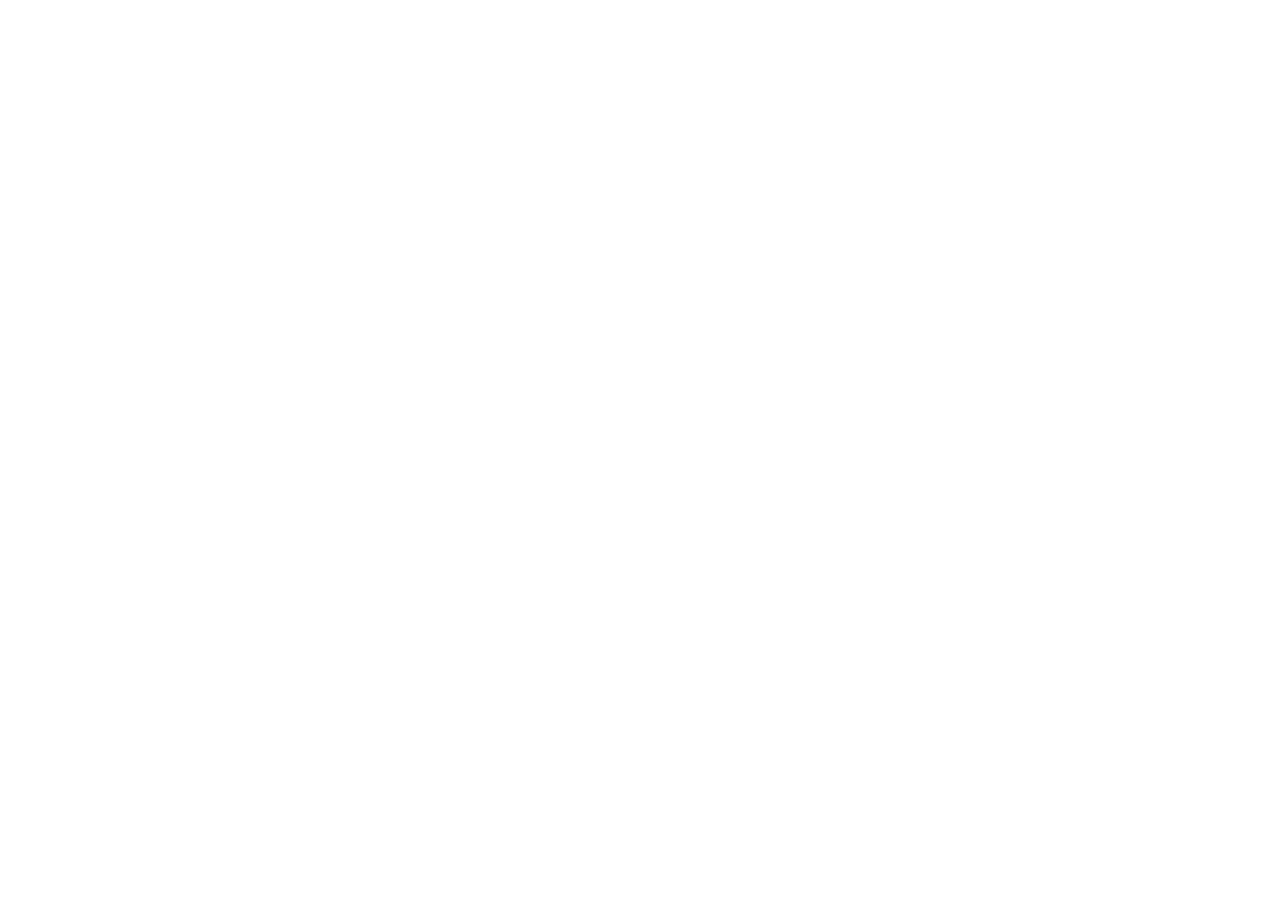
==== Structure/index.html @ b48b53aa "Initial commit" ====
<!DOCTYPE html>
<html lang="en">
<head>
    <meta charset="UTF-8">
    <meta http-equiv="X-UA-Compatible" content="IE=edge">
    <meta name="viewport" content="width=device-width, initial-scale=1.0">
    <title>Periodic Table</title>
    <link rel="stylesheet" href="../Styling/PeriodicTable.css">
    <link rel="stylesheet" href="../Styling/style.css">
    <link rel="stylesheet" href="../Styling/utility.css">
</head>
<body>
    
</body>
</html>
---- Styling/PeriodicTable.css ----
@charset "utf-8";
	.image9
{
	background-image : url(image9.png);
	background-repeat : no-repeat;
	width : 97px;
	height : 98px;
}
.image1
{
	background-image : url(image1.png);
	background-repeat : no-repeat;
	width : 267px;
	height : 97px;
}
.image14
{
	background-image : url(image14.png);
	background-repeat : no-repeat;
	width : 97px;
	height : 98px;
}
.image19
{
	background-image : url(image19.png);
	background-repeat : no-repeat;
	width : 97px;
	height : 98px;
}
.image27
{
	background-image : url(image27.png);
	background-repeat : no-repeat;
	width : 97px;
	height : 97px;
}
.image29
{
	background-image : url(image29.png);
	background-repeat : no-repeat;
	width : 97px;
	height : 97px;
}
.image5
{
	background-image : url(image5.png);
	background-repeat : no-repeat;
	width : 97px;
	height : 98px;
}
.image17
{
	background-image : url(image17.png);
	background-repeat : no-repeat;
	width : 97px;
	height : 98px;
}
.image26
{
	background-image : url(image26.png);
	background-repeat : no-repeat;
	width : 97px;
	height : 97px;
}
.image33
{
	background-image : url(image33.png);
	background-repeat : no-repeat;
	width : 97px;
	height : 97px;
}
.image6
{
	background-image : url(image6.png);
	background-repeat : no-repeat;
	width : 97px;
	height : 98px;
}
.image18
{
	background-image : url(image18.png);
	background-repeat : no-repeat;
	width : 97px;
	height : 98px;
}
.image21
{
	background-image : url(image21.png);
	background-repeat : no-repeat;
	width : 97px;
	height : 98px;
}
.image13
{
	background-image : url(image13.png);
	background-repeat : no-repeat;
	width : 97px;
	height : 98px;
}
.image34
{
	background-image : url(image34.png);
	background-repeat : no-repeat;
	width : 97px;
	height : 97px;
}
.image35
{
	background-image : url(image35.png);
	background-repeat : no-repeat;
	width : 97px;
	height : 97px;
}
.image16
{
	background-image : url(image16.png);
	background-repeat : no-repeat;
	width : 97px;
	height : 98px;
}
.image3
{
	background-image : url(image3.png);
	background-repeat : no-repeat;
	width : 267px;
	height : 97px;
}
.image25
{
	background-image : url(image25.png);
	background-repeat : no-repeat;
	width : 97px;
	height : 97px;
}
.image32
{
	background-image : url(image32.png);
	background-repeat : no-repeat;
	width : 97px;
	height : 97px;
}
.image36
{
	background-image : url(image36.png);
	background-repeat : no-repeat;
	width : 97px;
	height : 97px;
}
.image11
{
	background-image : url(image11.png);
	background-repeat : no-repeat;
	width : 97px;
	height : 98px;
}
.image8
{
	background-image : url(image8.png);
	background-repeat : no-repeat;
	width : 97px;
	height : 98px;
}
.image15
{
	background-image : url(image15.png);
	background-repeat : no-repeat;
	width : 97px;
	height : 98px;
}
.image24
{
	background-image : url(image24.png);
	background-repeat : no-repeat;
	width : 97px;
	height : 97px;
}
.image28
{
	background-image : url(image28.png);
	background-repeat : no-repeat;
	width : 97px;
	height : 97px;
}
.image37
{
	background-image : url(image37.png);
	background-repeat : no-repeat;
	width : 97px;
	height : 97px;
}
.image7
{
	background-image : url(image7.png);
	background-repeat : no-repeat;
	width : 97px;
	height : 98px;
}
.image39
{
	background-image : url(image39.png);
	background-repeat : no-repeat;
	width : 97px;
	height : 97px;
}
.image40
{
	background-image : url(image40.png);
	background-repeat : no-repeat;
	width : 97px;
	height : 97px;
}
.image2
{
	background-image : url(image2.png);
	background-repeat : no-repeat;
	width : 47px;
	height : 20px;
}
.image38
{
	background-image : url(image38.png);
	background-repeat : no-repeat;
	width : 97px;
	height : 97px;
}
.image4
{
	background-image : url(image4.png);
	background-repeat : no-repeat;
	width : 20px;
	height : 20px;
}
.image10
{
	background-image : url(image10.png);
	background-repeat : no-repeat;
	width : 97px;
	height : 98px;
}
.image12
{
	background-image : url(image12.png);
	background-repeat : no-repeat;
	width : 97px;
	height : 98px;
}
.image20
{
	background-image : url(image20.png);
	background-repeat : no-repeat;
	width : 97px;
	height : 98px;
}
.image22
{
	background-image : url(image22.png);
	background-repeat : no-repeat;
	width : 97px;
	height : 97px;
}
.image23
{
	background-image : url(image23.png);
	background-repeat : no-repeat;
	width : 97px;
	height : 97px;
}
.image30
{
	background-image : url(image30.png);
	background-repeat : no-repeat;
	width : 97px;
	height : 97px;
}
.image31
{
	background-image : url(image31.png);
	background-repeat : no-repeat;
	width : 97px;
	height : 97px;
}
.image91
{
	background-image : url(image91.png);
	background-repeat : no-repeat;
	width : 97px;
	height : 97px;
}
.image82
{
	background-image : url(image82.png);
	background-repeat : no-repeat;
	width : 97px;
	height : 97px;
}
.image95
{
	background-image : url(image95.png);
	background-repeat : no-repeat;
	width : 97px;
	height : 97px;
}
.image53
{
	background-image : url(image53.png);
	background-repeat : no-repeat;
	width : 97px;
	height : 97px;
}
.image59
{
	background-image : url(image59.png);
	background-repeat : no-repeat;
	width : 98px;
	height : 97px;
}
.image47
{
	background-image : url(image47.png);
	background-repeat : no-repeat;
	width : 97px;
	height : 97px;
}
.image54
{
	background-image : url(image54.png);
	background-repeat : no-repeat;
	width : 97px;
	height : 97px;
}
.image57
{
	background-image : url(image57.png);
	background-repeat : no-repeat;
	width : 97px;
	height : 97px;
}
.image62
{
	background-image : url(image62.png);
	background-repeat : no-repeat;
	width : 97px;
	height : 97px;
}
.image42
{
	background-image : url(image42.png);
	background-repeat : no-repeat;
	width : 97px;
	height : 97px;
}
.image50
{
	background-image : url(image50.png);
	background-repeat : no-repeat;
	width : 97px;
	height : 97px;
}
.image56
{
	background-image : url(image56.png);
	background-repeat : no-repeat;
	width : 97px;
	height : 97px;
}
.image65
{
	background-image : url(image65.png);
	background-repeat : no-repeat;
	width : 97px;
	height : 97px;
}
.image71
{
	background-image : url(image71.png);
	background-repeat : no-repeat;
	width : 97px;
	height : 97px;
}
.image73
{
	background-image : url(image73.png);
	background-repeat : no-repeat;
	width : 97px;
	height : 97px;
}
.image74
{
	background-image : url(image74.png);
	background-repeat : no-repeat;
	width : 97px;
	height : 97px;
}
.image61
{
	background-image : url(image61.png);
	background-repeat : no-repeat;
	width : 97px;
	height : 97px;
}
.image48
{
	background-image : url(image48.png);
	background-repeat : no-repeat;
	width : 97px;
	height : 97px;
}
.image69
{
	background-image : url(image69.png);
	background-repeat : no-repeat;
	width : 97px;
	height : 97px;
}
.image76
{
	background-image : url(image76.png);
	background-repeat : no-repeat;
	width : 97px;
	height : 97px;
}
.image77
{
	background-image : url(image77.png);
	background-repeat : no-repeat;
	width : 97px;
	height : 97px;
}
.image83
{
	background-image : url(image83.png);
	background-repeat : no-repeat;
	width : 97px;
	height : 97px;
}
.image92
{
	background-image : url(image92.png);
	background-repeat : no-repeat;
	width : 97px;
	height : 97px;
}
.image52
{
	background-image : url(image52.png);
	background-repeat : no-repeat;
	width : 97px;
	height : 97px;
}
.image49
{
	background-image : url(image49.png);
	background-repeat : no-repeat;
	width : 97px;
	height : 97px;
}
.image51
{
	background-image : url(image51.png);
	background-repeat : no-repeat;
	width : 97px;
	height : 97px;
}
.image55
{
	background-image : url(image55.png);
	background-repeat : no-repeat;
	width : 97px;
	height : 97px;
}
.image64
{
	background-image : url(image64.png);
	background-repeat : no-repeat;
	width : 97px;
	height : 97px;
}
.image79
{
	background-image : url(image79.png);
	background-repeat : no-repeat;
	width : 97px;
	height : 97px;
}
.image88
{
	background-image : url(image88.png);
	background-repeat : no-repeat;
	width : 97px;
	height : 97px;
}
.image93
{
	background-image : url(image93.png);
	background-repeat : no-repeat;
	width : 97px;
	height : 97px;
}
.image96
{
	background-image : url(image96.png);
	background-repeat : no-repeat;
	width : 97px;
	height : 97px;
}
.image81
{
	background-image : url(image81.png);
	background-repeat : no-repeat;
	width : 97px;
	height : 97px;
}
.image67
{
	background-image : url(image67.png);
	background-repeat : no-repeat;
	width : 97px;
	height : 97px;
}
.image97
{
	background-image : url(image97.png);
	background-repeat : no-repeat;
	width : 97px;
	height : 97px;
}
.image43
{
	background-image : url(image43.png);
	background-repeat : no-repeat;
	width : 97px;
	height : 97px;
}
.image70
{
	background-image : url(image70.png);
	background-repeat : no-repeat;
	width : 97px;
	height : 97px;
}
.image98
{
	background-image : url(image98.png);
	background-repeat : no-repeat;
	width : 97px;
	height : 97px;
}
.image99
{
	background-image : url(image99.png);
	background-repeat : no-repeat;
	width : 97px;
	height : 97px;
}
.image90
{
	background-image : url(image90.png);
	background-repeat : no-repeat;
	width : 97px;
	height : 97px;
}
.image89
{
	background-image : url(image89.png);
	background-repeat : no-repeat;
	width : 97px;
	height : 97px;
}
.image85
{
	background-image : url(image85.png);
	background-repeat : no-repeat;
	width : 97px;
	height : 97px;
}
.image94
{
	background-image : url(image94.png);
	background-repeat : no-repeat;
	width : 97px;
	height : 97px;
}
.image66
{
	background-image : url(image66.png);
	background-repeat : no-repeat;
	width : 97px;
	height : 97px;
}
.image86
{
	background-image : url(image86.png);
	background-repeat : no-repeat;
	width : 97px;
	height : 97px;
}
.image80
{
	background-image : url(image80.png);
	background-repeat : no-repeat;
	width : 97px;
	height : 97px;
}
.image78
{
	background-image : url(image78.png);
	background-repeat : no-repeat;
	width : 97px;
	height : 97px;
}
.image46
{
	background-image : url(image46.png);
	background-repeat : no-repeat;
	width : 97px;
	height : 97px;
}
.image58
{
	background-image : url(image58.png);
	background-repeat : no-repeat;
	width : 97px;
	height : 98px;
}
.image75
{
	background-image : url(image75.png);
	background-repeat : no-repeat;
	width : 97px;
	height : 97px;
}
.image45
{
	background-image : url(image45.png);
	background-repeat : no-repeat;
	width : 97px;
	height : 97px;
}
.image44
{
	background-image : url(image44.png);
	background-repeat : no-repeat;
	width : 97px;
	height : 97px;
}
.image60
{
	background-image : url(image60.png);
	background-repeat : no-repeat;
	width : 238px;
	height : 148px;
}
.image63
{
	background-image : url(image63.png);
	background-repeat : no-repeat;
	width : 97px;
	height : 97px;
}
.image41
{
	background-image : url(image41.png);
	background-repeat : no-repeat;
	width : 97px;
	height : 97px;
}
.image68
{
	background-image : url(image68.png);
	background-repeat : no-repeat;
	width : 97px;
	height : 97px;
}
.image72
{
	background-image : url(image72.png);
	background-repeat : no-repeat;
	width : 97px;
	height : 97px;
}
.image84
{
	background-image : url(image84.png);
	background-repeat : no-repeat;
	width : 97px;
	height : 97px;
}
.image87
{
	background-image : url(image87.png);
	background-repeat : no-repeat;
	width : 97px;
	height : 97px;
}
.image114
{
	background-image : url(image114.png);
	background-repeat : no-repeat;
	width : 97px;
	height : 97px;
}
.image127
{
	background-image : url(image127.png);
	background-repeat : no-repeat;
	width : 97px;
	height : 97px;
}
.image126
{
	background-image : url(image126.png);
	background-repeat : no-repeat;
	width : 97px;
	height : 97px;
}
.image100
{
	background-image : url(image100.png);
	background-repeat : no-repeat;
	width : 97px;
	height : 97px;
}
.image110
{
	background-image : url(image110.png);
	background-repeat : no-repeat;
	width : 97px;
	height : 97px;
}
.image121
{
	background-image : url(image121.png);
	background-repeat : no-repeat;
	width : 97px;
	height : 97px;
}
.image119
{
	background-image : url(image119.png);
	background-repeat : no-repeat;
	width : 97px;
	height : 97px;
}
.image128
{
	background-image : url(image128.png);
	background-repeat : no-repeat;
	width : 97px;
	height : 97px;
}
.image131
{
	background-image : url(image131.png);
	background-repeat : no-repeat;
	width : 97px;
	height : 97px;
}
.image133
{
	background-image : url(image133.png);
	background-repeat : no-repeat;
	width : 97px;
	height : 97px;
}
.image117
{
	background-image : url(image117.png);
	background-repeat : no-repeat;
	width : 97px;
	height : 97px;
}
.image120
{
	background-image : url(image120.png);
	background-repeat : no-repeat;
	width : 97px;
	height : 97px;
}
.image101
{
	background-image : url(image101.png);
	background-repeat : no-repeat;
	width : 97px;
	height : 97px;
}
.image129
{
	background-image : url(image129.png);
	background-repeat : no-repeat;
	width : 97px;
	height : 97px;
}
.image103
{
	background-image : url(image103.png);
	background-repeat : no-repeat;
	width : 97px;
	height : 97px;
}
.image135
{
	background-image : url(image135.png);
	background-repeat : no-repeat;
	width : 97px;
	height : 97px;
}
.image105
{
	background-image : url(image105.png);
	background-repeat : no-repeat;
	width : 97px;
	height : 97px;
}
.image134
{
	background-image : url(image134.png);
	background-repeat : no-repeat;
	width : 97px;
	height : 97px;
}
.image118
{
	background-image : url(image118.png);
	background-repeat : no-repeat;
	width : 97px;
	height : 97px;
}
.image137
{
	background-image : url(image137.png);
	background-repeat : no-repeat;
	width : 97px;
	height : 97px;
}
.image111
{
	background-image : url(image111.png);
	background-repeat : no-repeat;
	width : 97px;
	height : 97px;
}
.image115
{
	background-image : url(image115.png);
	background-repeat : no-repeat;
	width : 97px;
	height : 97px;
}
.image109
{
	background-image : url(image109.png);
	background-repeat : no-repeat;
	width : 97px;
	height : 97px;
}
.image112
{
	background-image : url(image112.png);
	background-repeat : no-repeat;
	width : 97px;
	height : 97px;
}
.image138
{
	background-image : url(image138.png);
	background-repeat : no-repeat;
	width : 97px;
	height : 97px;
}
.image139
{
	background-image : url(image139.png);
	background-repeat : no-repeat;
	width : 97px;
	height : 97px;
}
.image113
{
	background-image : url(image113.png);
	background-repeat : no-repeat;
	width : 97px;
	height : 97px;
}
.image123
{
	background-image : url(image123.png);
	background-repeat : no-repeat;
	width : 97px;
	height : 97px;
}
.image102
{
	background-image : url(image102.png);
	background-repeat : no-repeat;
	width : 97px;
	height : 97px;
}
.image130
{
	background-image : url(image130.png);
	background-repeat : no-repeat;
	width : 97px;
	height : 97px;
}
.image132
{
	background-image : url(image132.png);
	background-repeat : no-repeat;
	width : 97px;
	height : 97px;
}
.image125
{
	background-image : url(image125.png);
	background-repeat : no-repeat;
	width : 97px;
	height : 97px;
}
.image104
{
	background-image : url(image104.png);
	background-repeat : no-repeat;
	width : 97px;
	height : 97px;
}
.image136
{
	background-image : url(image136.png);
	background-repeat : no-repeat;
	width : 97px;
	height : 97px;
}
.image122
{
	background-image : url(image122.png);
	background-repeat : no-repeat;
	width : 97px;
	height : 97px;
}
.image107
{
	background-image : url(image107.png);
	background-repeat : no-repeat;
	width : 97px;
	height : 97px;
}
.image106
{
	background-image : url(image106.png);
	background-repeat : no-repeat;
	width : 97px;
	height : 97px;
}
.image116
{
	background-image : url(image116.png);
	background-repeat : no-repeat;
	width : 97px;
	height : 97px;
}
.image124
{
	background-image : url(image124.png);
	background-repeat : no-repeat;
	width : 97px;
	height : 97px;
}
.image108
{
	background-image : url(image108.png);
	background-repeat : no-repeat;
	width : 97px;
	height : 97px;
}
.image142
{
	background-image : url(image142.png);
	background-repeat : no-repeat;
	width : 97px;
	height : 97px;
}
.image144
{
	background-image : url(image144.png);
	background-repeat : no-repeat;
	width : 97px;
	height : 97px;
}
.image141
{
	background-image : url(image141.png);
	background-repeat : no-repeat;
	width : 97px;
	height : 97px;
}
.image140
{
	background-image : url(image140.png);
	background-repeat : no-repeat;
	width : 97px;
	height : 97px;
}
.image145
{
	background-image : url(image145.png);
	background-repeat : no-repeat;
	width : 97px;
	height : 97px;
}
.image143
{
	background-image : url(image143.png);
	background-repeat : no-repeat;
	width : 97px;
	height : 97px;
}
.NormalCharacterStyle13
{
	font-family : Raleway;
	font-weight : bold;
	font-size : 40px;
	color : #000000;
	color : rgb(0, 0, 0);
}
.NormalCharacterStyle12
{
	font-family : Raleway;
	font-size : 12px;
	color : #000000;
	color : rgb(0, 0, 0);
}
.NormalCharacterStyle7
{
	font-family : a Atmospheric;
	font-size : 24px;
	color : #000000;
	color : rgb(0, 0, 0);
}
.NormalCharacterStyle11
{
	font-family : Raleway;
	font-size : 20px;
	color : #000000;
	color : rgb(0, 0, 0);
}
.image146
{
	background-image : url(image146.png);
	background-repeat : no-repeat;
	width : 97px;
	height : 97px;
}
.NormalCharacterStyle9
{
	font-family : Raleway;
	font-size : 24px;
	color : #000000;
	color : rgb(0, 0, 0);
}
.NormalCharacterStyle8
{
	font-family : Raleway;
	font-size : 24px;
	color : #000000;
	color : rgb(0, 0, 0);
}
.NormalCharacterStyle10
{
	font-family : Raleway;
	font-size : 10px;
	color : #000000;
	color : rgb(0, 0, 0);
}
.NormalCharacterStyle6
{
	font-family : a Atmospheric;
	font-size : 24px;
	color : #000000;
	color : rgb(0, 0, 0);
}
.NormalCharacterStyle
{
	font-family : a Atmospheric;
	font-size : 24px;
	color : #000000;
	color : rgb(0, 0, 0);
}
.NormalCharacterStyle3
{
	font-family : Raleway;
	font-size : 24px;
	color : #000000;
	color : rgb(0, 0, 0);
}
.NormalCharacterStyle4
{
	font-family : Raleway;
	font-size : 24px;
	color : #000000;
	color : rgb(0, 0, 0);
}
.NormalCharacterStyle2
{
	font-family : Raleway;
	font-size : 24px;
	color : #000000;
	color : rgb(0, 0, 0);
}
.NormalCharacterStyle5
{
	font-family : a Atmospheric;
	font-size : 24px;
	color : #000000;
	color : rgb(0, 0, 0);
}
.NormalCharacterStyle1
{
	font-family : Raleway;
	font-size : 24px;
	color : #000000;
	color : rgb(0, 0, 0);
}
.st0
{
	background : #B3AE9E;
	background : rgba(179, 174, 158, 1);
	width : 238px;
	height : 44px;
}
.st1
{
	background : #F4939B;
	background : rgba(244, 147, 155, 1);
	width : 97px;
	height : 97px;
}
.st2
{
	background : #F4939B;
	background : rgba(244, 147, 155, 1);
	width : 238px;
	height : 44px;
}
.st3
{
	background : #BBA9DC;
	background : rgba(187, 169, 220, 1);
	width : 584px;
	height : 252px;
}
.st4
{
	background : #E883BE;
	background : rgba(232, 131, 190, 1);
	width : 238px;
	height : 44px;
}
.st5
{
	background : #76B2E1;
	background : rgba(118, 178, 225, 1);
	width : 238px;
	height : 44px;
}
.st6
{
	background : #F5C976;
	background : rgba(245, 201, 118, 1);
	width : 238px;
	height : 44px;
}
.image
{
	background-image : url(image.png);
	background-repeat : no-repeat;
	width : 97px;
	height : 97px;
}
.st7
{
	background : #F0B688;
	background : rgba(240, 182, 136, 1);
	width : 303px;
	height : 252px;
}
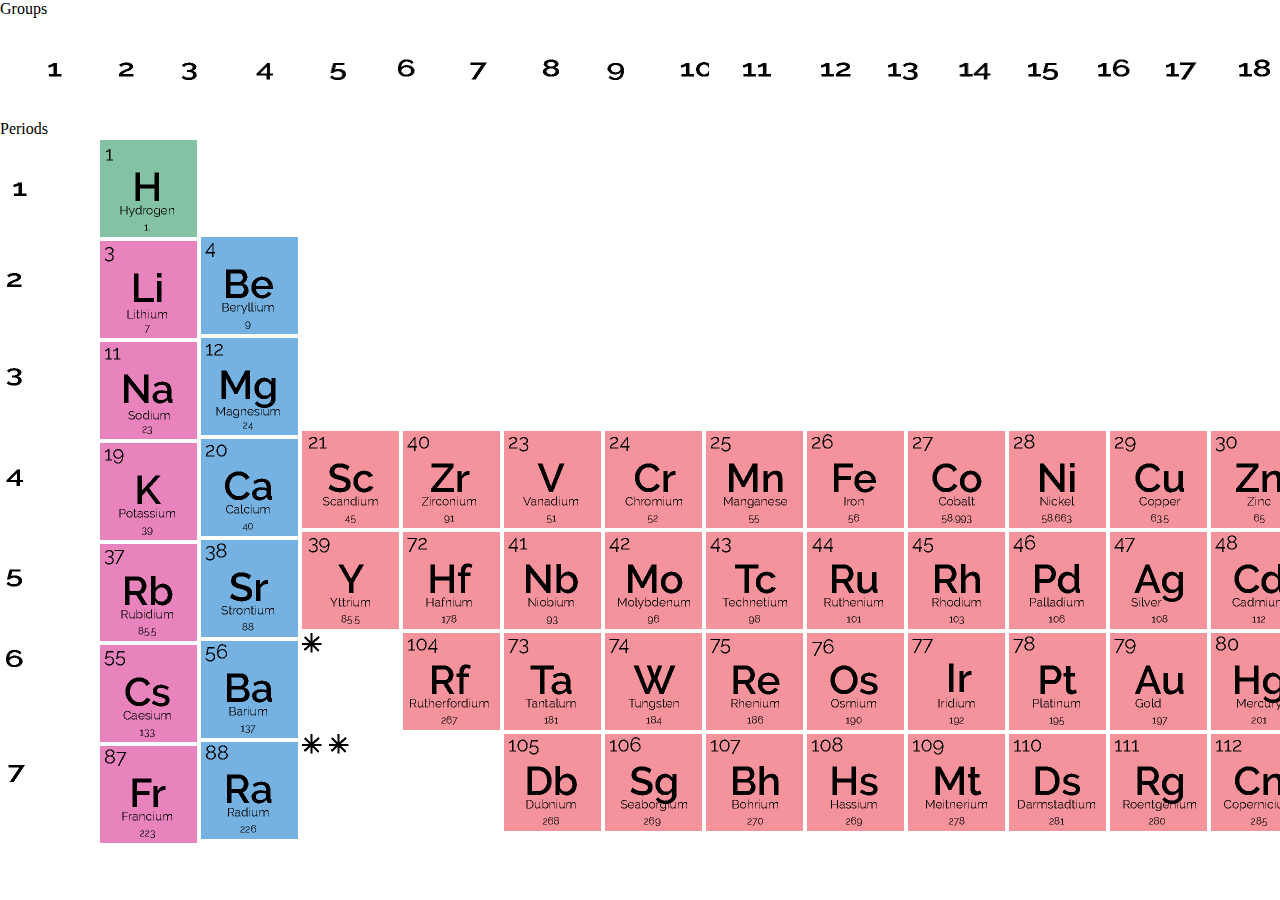
==== commit f91d5bb6: "margins added" ====
--- a/Structure/index.html
+++ b/Structure/index.html
@@ -1,5 +1,6 @@
 <!DOCTYPE html>
 <html lang="en">
+
 <head>
     <meta charset="UTF-8">
     <meta http-equiv="X-UA-Compatible" content="IE=edge">
@@ -9,7 +10,187 @@
     <link rel="stylesheet" href="../Styling/style.css">
     <link rel="stylesheet" href="../Styling/utility.css">
 </head>
+
 <body>
-    
+    Groups
+    <div class="groups-heading x-flex center">
+        <div class="groups-heading-item m1 image58"></div>
+        <div class="groups-heading-item m1 image21"></div>
+        <div class="groups-heading-item m1 image20"></div>
+        <div class="groups-heading-item m1 image19"></div>
+        <div class="groups-heading-item m1 image18"></div>
+        <div class="groups-heading-item m1 image17"></div>
+        <div class="groups-heading-item m1 image16"></div>
+        <div class="groups-heading-item m1 image15"></div>
+        <div class="groups-heading-item m1 image14"></div>
+        <div class="groups-heading-item m1 image13"></div>
+        <div class="groups-heading-item m1 image12"></div>
+        <div class="groups-heading-item m1 image11"></div>
+        <div class="groups-heading-item m1 image10"></div>
+        <div class="groups-heading-item m1 image9"></div>
+        <div class="groups-heading-item m1 image8"></div>
+        <div class="groups-heading-item m1 image7"></div>
+        <div class="groups-heading-item m1 image6"></div>
+        <div class="groups-heading-item m1 image5"></div>
+    </div>
+    Periods
+
+    <div class="periodic-table-main x-flex">
+        <div class="periods-heading y-flex">
+            <div class="periods-heading-item image59"></div>
+            <div class="periods-heading-item image57"></div>
+            <div class="periods-heading-item image56"></div>
+            <div class="periods-heading-item image55"></div>
+            <div class="periods-heading-item image54"></div>
+            <div class="periods-heading-item image53"></div>
+            <div class="periods-heading-item image52"></div>
+        </div>
+
+        <div class="group1 y-flex">
+            <div class="group1-item m1 image146"></div>
+            <div class="group1-item m1 image145"></div>
+            <div class="group1-item m1 image144"></div>
+            <div class="group1-item m1 image143"></div>
+            <div class="group1-item m1 image142"></div>
+            <div class="group1-item m1 image141"></div>
+            <div class="group1-item m1 image140"></div>
+        </div>
+
+        <div class="group2 y-flex">
+            <div class="group2-item m1 image139"></div>
+            <div class="group2-item m1 image138"></div>
+            <div class="group2-item m1 image137"></div>
+            <div class="group2-item m1 image136"></div>
+            <div class="group2-item m1 image135"></div>
+            <div class="group2-item m1 image134"></div>
+        </div>
+
+        <div class="group3 y-flex">
+            <div class="group3-item m1 image133"></div>
+            <div class="group3-item m1 image132"></div>
+            <div class="group3-item m1 image4"></div>
+            <div class="group3-item m1 image2"></div>
+        </div>
+
+        <div class="group4 y-flex">
+            <div class="group4-item m1 image131"></div>
+            <div class="group4-item m1 image130"></div>
+            <div class="group4-item m1 image129"></div>
+        </div>
+
+        <div class="group5 y-flex">
+            <div class="group5-item m1 image128"></div>
+            <div class="group5-item m1 image127"></div>
+            <div class="group5-item m1 image126"></div>
+            <div class="group5-item m1 image125"></div>
+        </div>
+
+        <div class="group6 y-flex">
+            <div class="group6-item m1 image124"></div>
+            <div class="group6-item m1 image123"></div>
+            <div class="group6-item m1 image122"></div>
+            <div class="group6-item m1 image121"></div>
+        </div>
+
+        <div class="group7 y-flex">
+            <div class="group7-item m1 image120"></div>
+            <div class="group7-item m1 image119"></div>
+            <div class="group7-item m1 image118"></div>
+            <div class="group7-item m1 image117"></div>
+        </div>
+
+        <div class="group8 y-flex">
+            <div class="group8-item m1 image116"></div>
+            <div class="group8-item m1 image115"></div>
+            <div class="group8-item m1 image114"></div>
+            <div class="group8-item m1 image113"></div>
+        </div>
+
+        <div class="group9 y-flex">
+            <div class="group9-item m1 image112"></div>
+            <div class="group9-item m1 image111"></div>
+            <div class="group9-item m1 image110"></div>
+            <div class="group9-item m1 image109"></div>
+        </div>
+
+        <div class="group10 y-flex"> 
+            <div class="group10-item m1 image108"></div>
+            <div class="group10-item m1 image107"></div>
+            <div class="group10-item m1 image106"></div>
+            <div class="group10-item m1 image105"></div>
+        </div>
+
+        <div class="group11 y-flex">
+            <div class="group11-item m1 image104"></div>
+            <div class="group11-item m1 image103"></div>
+            <div class="group11-item m1 image102"></div>
+            <div class="group11-item m1 image101"></div>
+        </div>
+
+        <div class="group12 y-flex">
+            <div class="group12-item m1 image100"></div>
+            <div class="group12-item m1 image99"></div>
+            <div class="group12-item m1 image98"></div>
+            <div class="group12-item m1 image97"></div>
+        </div>
+
+        <div class="group13 y-flex">
+            <div class="group13-item m1 image96"></div>
+            <div class="group13-item m1 image95"></div>
+            <div class="group13-item m1 image94"></div>
+            <div class="group13-item m1 image93"></div>
+            <div class="group13-item m1 image92"></div>
+        </div>
+
+        <div class="group14 y-flex">
+            <div class="group14-item m1 image91"></div>
+            <div class="group14-item m1 image90"></div>
+            <div class="group14-item m1 image89"></div>
+            <div class="group14-item m1 image88"></div>
+            <div class="group14-item m1 image87"></div>
+            <div class="group14-item m1 image86"></div>
+        </div>
+
+        <div class="group15">
+            <div class="group15-item m1 image85"></div>
+            <div class="group15-item m1 image84"></div>
+            <div class="group15-item m1 image83"></div>
+            <div class="group15-item m1 image82"></div>
+            <div class="group15-item m1 image81"></div>
+            <div class="group15-item m1 image80"></div>
+        </div>
+
+        <div class="group16 y-flex">
+            <div class="group16-item m1 image79"></div>
+            <div class="group16-item m1 image78"></div>
+            <div class="group16-item m1 image77"></div>
+            <div class="group16-item m1 image76"></div>
+            <div class="group16-item m1 image75"></div>
+            <div class="group16-item m1 image74"></div>
+        </div>
+
+        <div class="group17 y-flex">
+            <div class="group17-item m1 image73"></div>
+            <div class="group17-item m1 image72"></div>
+            <div class="group17-item m1 image71"></div>
+            <div class="group17-item m1 image70"></div>
+            <div class="group17-item m1 image69"></div>
+            <div class="group17-item m1 image68"></div>
+        </div>
+
+        <div class="group18 y-flex center">
+            <div class="group18-item m1 image"></div>
+            <div class="group18-item m1 image67"></div>
+            <div class="group18-item m1 image66"></div>
+            <div class="group18-item m1 image65"></div>
+            <div class="group18-item m1 image64"></div>
+            <div class="group18-item m1 image63"></div>
+            <div class="group18-item m1 image62"></div>
+        </div>
+      
+
+    </div>
+
 </body>
+
 </html>--- a/Styling/PeriodicTable.css
+++ b/Styling/PeriodicTable.css
@@ -1,1015 +1,1015 @@
 @charset "utf-8";
-	.image9
-{
-	background-image : url(image9.png);
+.image9
+{
+	background-image : url(../Media/image9.png);
 	background-repeat : no-repeat;
 	width : 97px;
 	height : 98px;
 }
 .image1
 {
-	background-image : url(image1.png);
+	background-image : url(../Media/image1.png);
 	background-repeat : no-repeat;
 	width : 267px;
 	height : 97px;
 }
 .image14
 {
-	background-image : url(image14.png);
+	background-image : url(../Media/image14.png);
 	background-repeat : no-repeat;
 	width : 97px;
 	height : 98px;
 }
 .image19
 {
-	background-image : url(image19.png);
+	background-image : url(../Media/image19.png);
 	background-repeat : no-repeat;
 	width : 97px;
 	height : 98px;
 }
 .image27
 {
-	background-image : url(image27.png);
+	background-image : url(../Media/image27.png);
 	background-repeat : no-repeat;
 	width : 97px;
 	height : 97px;
 }
 .image29
 {
-	background-image : url(image29.png);
+	background-image : url(../Media/image29.png);
 	background-repeat : no-repeat;
 	width : 97px;
 	height : 97px;
 }
 .image5
 {
-	background-image : url(image5.png);
+	background-image : url(../Media/image5.png);
 	background-repeat : no-repeat;
 	width : 97px;
 	height : 98px;
 }
 .image17
 {
-	background-image : url(image17.png);
+	background-image : url(../Media/image17.png);
 	background-repeat : no-repeat;
 	width : 97px;
 	height : 98px;
 }
 .image26
 {
-	background-image : url(image26.png);
+	background-image : url(../Media/image26.png);
 	background-repeat : no-repeat;
 	width : 97px;
 	height : 97px;
 }
 .image33
 {
-	background-image : url(image33.png);
+	background-image : url(../Media/image33.png);
 	background-repeat : no-repeat;
 	width : 97px;
 	height : 97px;
 }
 .image6
 {
-	background-image : url(image6.png);
+	background-image : url(../Media/image6.png);
 	background-repeat : no-repeat;
 	width : 97px;
 	height : 98px;
 }
 .image18
 {
-	background-image : url(image18.png);
+	background-image : url(../Media/image18.png);
 	background-repeat : no-repeat;
 	width : 97px;
 	height : 98px;
 }
 .image21
 {
-	background-image : url(image21.png);
+	background-image : url(../Media/image21.png);
 	background-repeat : no-repeat;
 	width : 97px;
 	height : 98px;
 }
 .image13
 {
-	background-image : url(image13.png);
+	background-image : url(../Media/image13.png);
 	background-repeat : no-repeat;
 	width : 97px;
 	height : 98px;
 }
 .image34
 {
-	background-image : url(image34.png);
+	background-image : url(../Media/image34.png);
 	background-repeat : no-repeat;
 	width : 97px;
 	height : 97px;
 }
 .image35
 {
-	background-image : url(image35.png);
+	background-image : url(../Media/image35.png);
 	background-repeat : no-repeat;
 	width : 97px;
 	height : 97px;
 }
 .image16
 {
-	background-image : url(image16.png);
+	background-image : url(../Media/image16.png);
 	background-repeat : no-repeat;
 	width : 97px;
 	height : 98px;
 }
 .image3
 {
-	background-image : url(image3.png);
+	background-image : url(../Media/image3.png);
 	background-repeat : no-repeat;
 	width : 267px;
 	height : 97px;
 }
 .image25
 {
-	background-image : url(image25.png);
+	background-image : url(../Media/image25.png);
 	background-repeat : no-repeat;
 	width : 97px;
 	height : 97px;
 }
 .image32
 {
-	background-image : url(image32.png);
+	background-image : url(../Media/image32.png);
 	background-repeat : no-repeat;
 	width : 97px;
 	height : 97px;
 }
 .image36
 {
-	background-image : url(image36.png);
+	background-image : url(../Media/image36.png);
 	background-repeat : no-repeat;
 	width : 97px;
 	height : 97px;
 }
 .image11
 {
-	background-image : url(image11.png);
+	background-image : url(../Media/image11.png);
 	background-repeat : no-repeat;
 	width : 97px;
 	height : 98px;
 }
 .image8
 {
-	background-image : url(image8.png);
+	background-image : url(../Media/image8.png);
 	background-repeat : no-repeat;
 	width : 97px;
 	height : 98px;
 }
 .image15
 {
-	background-image : url(image15.png);
+	background-image : url(../Media/image15.png);
 	background-repeat : no-repeat;
 	width : 97px;
 	height : 98px;
 }
 .image24
 {
-	background-image : url(image24.png);
+	background-image : url(../Media/image24.png);
 	background-repeat : no-repeat;
 	width : 97px;
 	height : 97px;
 }
 .image28
 {
-	background-image : url(image28.png);
+	background-image : url(../Media/image28.png);
 	background-repeat : no-repeat;
 	width : 97px;
 	height : 97px;
 }
 .image37
 {
-	background-image : url(image37.png);
+	background-image : url(../Media/image37.png);
 	background-repeat : no-repeat;
 	width : 97px;
 	height : 97px;
 }
 .image7
 {
-	background-image : url(image7.png);
+	background-image : url(../Media/image7.png);
 	background-repeat : no-repeat;
 	width : 97px;
 	height : 98px;
 }
 .image39
 {
-	background-image : url(image39.png);
+	background-image : url(../Media/image39.png);
 	background-repeat : no-repeat;
 	width : 97px;
 	height : 97px;
 }
 .image40
 {
-	background-image : url(image40.png);
+	background-image : url(../Media/image40.png);
 	background-repeat : no-repeat;
 	width : 97px;
 	height : 97px;
 }
 .image2
 {
-	background-image : url(image2.png);
-	background-repeat : no-repeat;
-	width : 47px;
-	height : 20px;
+	background-image : url(../Media/image2.png);
+	background-repeat : no-repeat;
+	width : 97px;
+	height : 97px;
 }
 .image38
 {
-	background-image : url(image38.png);
+	background-image : url(../Media/image38.png);
 	background-repeat : no-repeat;
 	width : 97px;
 	height : 97px;
 }
 .image4
 {
-	background-image : url(image4.png);
-	background-repeat : no-repeat;
-	width : 20px;
-	height : 20px;
+	background-image : url(../Media/image4.png);
+	background-repeat : no-repeat;
+	width : 97px;
+	height : 97px;
 }
 .image10
 {
-	background-image : url(image10.png);
+	background-image : url(../Media/image10.png);
 	background-repeat : no-repeat;
 	width : 97px;
 	height : 98px;
 }
 .image12
 {
-	background-image : url(image12.png);
+	background-image : url(../Media/image12.png);
 	background-repeat : no-repeat;
 	width : 97px;
 	height : 98px;
 }
 .image20
 {
-	background-image : url(image20.png);
+	background-image : url(../Media/image20.png);
 	background-repeat : no-repeat;
 	width : 97px;
 	height : 98px;
 }
 .image22
 {
-	background-image : url(image22.png);
+	background-image : url(../Media/image22.png);
 	background-repeat : no-repeat;
 	width : 97px;
 	height : 97px;
 }
 .image23
 {
-	background-image : url(image23.png);
+	background-image : url(../Media/image23.png);
 	background-repeat : no-repeat;
 	width : 97px;
 	height : 97px;
 }
 .image30
 {
-	background-image : url(image30.png);
+	background-image : url(../Media/image30.png);
 	background-repeat : no-repeat;
 	width : 97px;
 	height : 97px;
 }
 .image31
 {
-	background-image : url(image31.png);
+	background-image : url(../Media/image31.png);
 	background-repeat : no-repeat;
 	width : 97px;
 	height : 97px;
 }
 .image91
 {
-	background-image : url(image91.png);
+	background-image : url(../Media/image91.png);
 	background-repeat : no-repeat;
 	width : 97px;
 	height : 97px;
 }
 .image82
 {
-	background-image : url(image82.png);
+	background-image : url(../Media/image82.png);
 	background-repeat : no-repeat;
 	width : 97px;
 	height : 97px;
 }
 .image95
 {
-	background-image : url(image95.png);
+	background-image : url(../Media/image95.png);
 	background-repeat : no-repeat;
 	width : 97px;
 	height : 97px;
 }
 .image53
 {
-	background-image : url(image53.png);
+	background-image : url(../Media/image53.png);
 	background-repeat : no-repeat;
 	width : 97px;
 	height : 97px;
 }
 .image59
 {
-	background-image : url(image59.png);
+	background-image : url(../Media/image59.png);
 	background-repeat : no-repeat;
 	width : 98px;
 	height : 97px;
 }
 .image47
 {
-	background-image : url(image47.png);
+	background-image : url(../Media/image47.png);
 	background-repeat : no-repeat;
 	width : 97px;
 	height : 97px;
 }
 .image54
 {
-	background-image : url(image54.png);
+	background-image : url(../Media/image54.png);
 	background-repeat : no-repeat;
 	width : 97px;
 	height : 97px;
 }
 .image57
 {
-	background-image : url(image57.png);
+	background-image : url(../Media/image57.png);
 	background-repeat : no-repeat;
 	width : 97px;
 	height : 97px;
 }
 .image62
 {
-	background-image : url(image62.png);
+	background-image : url(../Media/image62.png);
 	background-repeat : no-repeat;
 	width : 97px;
 	height : 97px;
 }
 .image42
 {
-	background-image : url(image42.png);
+	background-image : url(../Media/image42.png);
 	background-repeat : no-repeat;
 	width : 97px;
 	height : 97px;
 }
 .image50
 {
-	background-image : url(image50.png);
+	background-image : url(../Media/image50.png);
 	background-repeat : no-repeat;
 	width : 97px;
 	height : 97px;
 }
 .image56
 {
-	background-image : url(image56.png);
+	background-image : url(../Media/image56.png);
 	background-repeat : no-repeat;
 	width : 97px;
 	height : 97px;
 }
 .image65
 {
-	background-image : url(image65.png);
+	background-image : url(../Media/image65.png);
 	background-repeat : no-repeat;
 	width : 97px;
 	height : 97px;
 }
 .image71
 {
-	background-image : url(image71.png);
+	background-image : url(../Media/image71.png);
 	background-repeat : no-repeat;
 	width : 97px;
 	height : 97px;
 }
 .image73
 {
-	background-image : url(image73.png);
+	background-image : url(../Media/image73.png);
 	background-repeat : no-repeat;
 	width : 97px;
 	height : 97px;
 }
 .image74
 {
-	background-image : url(image74.png);
+	background-image : url(../Media/image74.png);
 	background-repeat : no-repeat;
 	width : 97px;
 	height : 97px;
 }
 .image61
 {
-	background-image : url(image61.png);
+	background-image : url(../Media/image61.png);
 	background-repeat : no-repeat;
 	width : 97px;
 	height : 97px;
 }
 .image48
 {
-	background-image : url(image48.png);
+	background-image : url(../Media/image48.png);
 	background-repeat : no-repeat;
 	width : 97px;
 	height : 97px;
 }
 .image69
 {
-	background-image : url(image69.png);
+	background-image : url(../Media/image69.png);
 	background-repeat : no-repeat;
 	width : 97px;
 	height : 97px;
 }
 .image76
 {
-	background-image : url(image76.png);
+	background-image : url(../Media/image76.png);
 	background-repeat : no-repeat;
 	width : 97px;
 	height : 97px;
 }
 .image77
 {
-	background-image : url(image77.png);
+	background-image : url(../Media/image77.png);
 	background-repeat : no-repeat;
 	width : 97px;
 	height : 97px;
 }
 .image83
 {
-	background-image : url(image83.png);
+	background-image : url(../Media/image83.png);
 	background-repeat : no-repeat;
 	width : 97px;
 	height : 97px;
 }
 .image92
 {
-	background-image : url(image92.png);
+	background-image : url(../Media/image92.png);
 	background-repeat : no-repeat;
 	width : 97px;
 	height : 97px;
 }
 .image52
 {
-	background-image : url(image52.png);
+	background-image : url(../Media/image52.png);
 	background-repeat : no-repeat;
 	width : 97px;
 	height : 97px;
 }
 .image49
 {
-	background-image : url(image49.png);
+	background-image : url(../Media/image49.png);
 	background-repeat : no-repeat;
 	width : 97px;
 	height : 97px;
 }
 .image51
 {
-	background-image : url(image51.png);
+	background-image : url(../Media/image51.png);
 	background-repeat : no-repeat;
 	width : 97px;
 	height : 97px;
 }
 .image55
 {
-	background-image : url(image55.png);
+	background-image : url(../Media/image55.png);
 	background-repeat : no-repeat;
 	width : 97px;
 	height : 97px;
 }
 .image64
 {
-	background-image : url(image64.png);
+	background-image : url(../Media/image64.png);
 	background-repeat : no-repeat;
 	width : 97px;
 	height : 97px;
 }
 .image79
 {
-	background-image : url(image79.png);
+	background-image : url(../Media/image79.png);
 	background-repeat : no-repeat;
 	width : 97px;
 	height : 97px;
 }
 .image88
 {
-	background-image : url(image88.png);
+	background-image : url(../Media/image88.png);
 	background-repeat : no-repeat;
 	width : 97px;
 	height : 97px;
 }
 .image93
 {
-	background-image : url(image93.png);
+	background-image : url(../Media/image93.png);
 	background-repeat : no-repeat;
 	width : 97px;
 	height : 97px;
 }
 .image96
 {
-	background-image : url(image96.png);
+	background-image : url(../Media/image96.png);
 	background-repeat : no-repeat;
 	width : 97px;
 	height : 97px;
 }
 .image81
 {
-	background-image : url(image81.png);
+	background-image : url(../Media/image81.png);
 	background-repeat : no-repeat;
 	width : 97px;
 	height : 97px;
 }
 .image67
 {
-	background-image : url(image67.png);
+	background-image : url(../Media/image67.png);
 	background-repeat : no-repeat;
 	width : 97px;
 	height : 97px;
 }
 .image97
 {
-	background-image : url(image97.png);
+	background-image : url(../Media/image97.png);
 	background-repeat : no-repeat;
 	width : 97px;
 	height : 97px;
 }
 .image43
 {
-	background-image : url(image43.png);
+	background-image : url(../Media/image43.png);
 	background-repeat : no-repeat;
 	width : 97px;
 	height : 97px;
 }
 .image70
 {
-	background-image : url(image70.png);
+	background-image : url(../Media/image70.png);
 	background-repeat : no-repeat;
 	width : 97px;
 	height : 97px;
 }
 .image98
 {
-	background-image : url(image98.png);
+	background-image : url(../Media/image98.png);
 	background-repeat : no-repeat;
 	width : 97px;
 	height : 97px;
 }
 .image99
 {
-	background-image : url(image99.png);
+	background-image : url(../Media/image99.png);
 	background-repeat : no-repeat;
 	width : 97px;
 	height : 97px;
 }
 .image90
 {
-	background-image : url(image90.png);
+	background-image : url(../Media/image90.png);
 	background-repeat : no-repeat;
 	width : 97px;
 	height : 97px;
 }
 .image89
 {
-	background-image : url(image89.png);
+	background-image : url(../Media/image89.png);
 	background-repeat : no-repeat;
 	width : 97px;
 	height : 97px;
 }
 .image85
 {
-	background-image : url(image85.png);
+	background-image : url(../Media/image85.png);
 	background-repeat : no-repeat;
 	width : 97px;
 	height : 97px;
 }
 .image94
 {
-	background-image : url(image94.png);
+	background-image : url(../Media/image94.png);
 	background-repeat : no-repeat;
 	width : 97px;
 	height : 97px;
 }
 .image66
 {
-	background-image : url(image66.png);
+	background-image : url(../Media/image66.png);
 	background-repeat : no-repeat;
 	width : 97px;
 	height : 97px;
 }
 .image86
 {
-	background-image : url(image86.png);
+	background-image : url(../Media/image86.png);
 	background-repeat : no-repeat;
 	width : 97px;
 	height : 97px;
 }
 .image80
 {
-	background-image : url(image80.png);
+	background-image : url(../Media/image80.png);
 	background-repeat : no-repeat;
 	width : 97px;
 	height : 97px;
 }
 .image78
 {
-	background-image : url(image78.png);
+	background-image : url(../Media/image78.png);
 	background-repeat : no-repeat;
 	width : 97px;
 	height : 97px;
 }
 .image46
 {
-	background-image : url(image46.png);
+	background-image : url(../Media/image46.png);
 	background-repeat : no-repeat;
 	width : 97px;
 	height : 97px;
 }
 .image58
 {
-	background-image : url(image58.png);
+	background-image : url(../Media/image58.png);
 	background-repeat : no-repeat;
 	width : 97px;
 	height : 98px;
 }
 .image75
 {
-	background-image : url(image75.png);
+	background-image : url(../Media/image75.png);
 	background-repeat : no-repeat;
 	width : 97px;
 	height : 97px;
 }
 .image45
 {
-	background-image : url(image45.png);
+	background-image : url(../Media/image45.png);
 	background-repeat : no-repeat;
 	width : 97px;
 	height : 97px;
 }
 .image44
 {
-	background-image : url(image44.png);
+	background-image : url(../Media/image44.png);
 	background-repeat : no-repeat;
 	width : 97px;
 	height : 97px;
 }
 .image60
 {
-	background-image : url(image60.png);
+	background-image : url(../Media/image60.png);
 	background-repeat : no-repeat;
 	width : 238px;
 	height : 148px;
 }
 .image63
 {
-	background-image : url(image63.png);
+	background-image : url(../Media/image63.png);
 	background-repeat : no-repeat;
 	width : 97px;
 	height : 97px;
 }
 .image41
 {
-	background-image : url(image41.png);
+	background-image : url(../Media/image41.png);
 	background-repeat : no-repeat;
 	width : 97px;
 	height : 97px;
 }
 .image68
 {
-	background-image : url(image68.png);
+	background-image : url(../Media/image68.png);
 	background-repeat : no-repeat;
 	width : 97px;
 	height : 97px;
 }
 .image72
 {
-	background-image : url(image72.png);
+	background-image : url(../Media/image72.png);
 	background-repeat : no-repeat;
 	width : 97px;
 	height : 97px;
 }
 .image84
 {
-	background-image : url(image84.png);
+	background-image : url(../Media/image84.png);
 	background-repeat : no-repeat;
 	width : 97px;
 	height : 97px;
 }
 .image87
 {
-	background-image : url(image87.png);
+	background-image : url(../Media/image87.png);
 	background-repeat : no-repeat;
 	width : 97px;
 	height : 97px;
 }
 .image114
 {
-	background-image : url(image114.png);
+	background-image : url(../Media/image114.png);
 	background-repeat : no-repeat;
 	width : 97px;
 	height : 97px;
 }
 .image127
 {
-	background-image : url(image127.png);
+	background-image : url(../Media/image127.png);
 	background-repeat : no-repeat;
 	width : 97px;
 	height : 97px;
 }
 .image126
 {
-	background-image : url(image126.png);
+	background-image : url(../Media/image126.png);
 	background-repeat : no-repeat;
 	width : 97px;
 	height : 97px;
 }
 .image100
 {
-	background-image : url(image100.png);
+	background-image : url(../Media/image100.png);
 	background-repeat : no-repeat;
 	width : 97px;
 	height : 97px;
 }
 .image110
 {
-	background-image : url(image110.png);
+	background-image : url(../Media/image110.png);
 	background-repeat : no-repeat;
 	width : 97px;
 	height : 97px;
 }
 .image121
 {
-	background-image : url(image121.png);
+	background-image : url(../Media/image121.png);
 	background-repeat : no-repeat;
 	width : 97px;
 	height : 97px;
 }
 .image119
 {
-	background-image : url(image119.png);
+	background-image : url(../Media/image119.png);
 	background-repeat : no-repeat;
 	width : 97px;
 	height : 97px;
 }
 .image128
 {
-	background-image : url(image128.png);
+	background-image : url(../Media/image128.png);
 	background-repeat : no-repeat;
 	width : 97px;
 	height : 97px;
 }
 .image131
 {
-	background-image : url(image131.png);
+	background-image : url(../Media/image131.png);
 	background-repeat : no-repeat;
 	width : 97px;
 	height : 97px;
 }
 .image133
 {
-	background-image : url(image133.png);
+	background-image : url(../Media/image133.png);
 	background-repeat : no-repeat;
 	width : 97px;
 	height : 97px;
 }
 .image117
 {
-	background-image : url(image117.png);
+	background-image : url(../Media/image117.png);
 	background-repeat : no-repeat;
 	width : 97px;
 	height : 97px;
 }
 .image120
 {
-	background-image : url(image120.png);
+	background-image : url(../Media/image120.png);
 	background-repeat : no-repeat;
 	width : 97px;
 	height : 97px;
 }
 .image101
 {
-	background-image : url(image101.png);
+	background-image : url(../Media/image101.png);
 	background-repeat : no-repeat;
 	width : 97px;
 	height : 97px;
 }
 .image129
 {
-	background-image : url(image129.png);
+	background-image : url(../Media/image129.png);
 	background-repeat : no-repeat;
 	width : 97px;
 	height : 97px;
 }
 .image103
 {
-	background-image : url(image103.png);
+	background-image : url(../Media/image103.png);
 	background-repeat : no-repeat;
 	width : 97px;
 	height : 97px;
 }
 .image135
 {
-	background-image : url(image135.png);
+	background-image : url(../Media/image135.png);
 	background-repeat : no-repeat;
 	width : 97px;
 	height : 97px;
 }
 .image105
 {
-	background-image : url(image105.png);
+	background-image : url(../Media/image105.png);
 	background-repeat : no-repeat;
 	width : 97px;
 	height : 97px;
 }
 .image134
 {
-	background-image : url(image134.png);
+	background-image : url(../Media/image134.png);
 	background-repeat : no-repeat;
 	width : 97px;
 	height : 97px;
 }
 .image118
 {
-	background-image : url(image118.png);
+	background-image : url(../Media/image118.png);
 	background-repeat : no-repeat;
 	width : 97px;
 	height : 97px;
 }
 .image137
 {
-	background-image : url(image137.png);
+	background-image : url(../Media/image137.png);
 	background-repeat : no-repeat;
 	width : 97px;
 	height : 97px;
 }
 .image111
 {
-	background-image : url(image111.png);
+	background-image : url(../Media/image111.png);
 	background-repeat : no-repeat;
 	width : 97px;
 	height : 97px;
 }
 .image115
 {
-	background-image : url(image115.png);
+	background-image : url(../Media/image115.png);
 	background-repeat : no-repeat;
 	width : 97px;
 	height : 97px;
 }
 .image109
 {
-	background-image : url(image109.png);
+	background-image : url(../Media/image109.png);
 	background-repeat : no-repeat;
 	width : 97px;
 	height : 97px;
 }
 .image112
 {
-	background-image : url(image112.png);
+	background-image : url(../Media/image112.png);
 	background-repeat : no-repeat;
 	width : 97px;
 	height : 97px;
 }
 .image138
 {
-	background-image : url(image138.png);
+	background-image : url(../Media/image138.png);
 	background-repeat : no-repeat;
 	width : 97px;
 	height : 97px;
 }
 .image139
 {
-	background-image : url(image139.png);
+	background-image : url(../Media/image139.png);
 	background-repeat : no-repeat;
 	width : 97px;
 	height : 97px;
 }
 .image113
 {
-	background-image : url(image113.png);
+	background-image : url(../Media/image113.png);
 	background-repeat : no-repeat;
 	width : 97px;
 	height : 97px;
 }
 .image123
 {
-	background-image : url(image123.png);
+	background-image : url(../Media/image123.png);
 	background-repeat : no-repeat;
 	width : 97px;
 	height : 97px;
 }
 .image102
 {
-	background-image : url(image102.png);
+	background-image : url(../Media/image102.png);
 	background-repeat : no-repeat;
 	width : 97px;
 	height : 97px;
 }
 .image130
 {
-	background-image : url(image130.png);
+	background-image : url(../Media/image130.png);
 	background-repeat : no-repeat;
 	width : 97px;
 	height : 97px;
 }
 .image132
 {
-	background-image : url(image132.png);
+	background-image : url(../Media/image132.png);
 	background-repeat : no-repeat;
 	width : 97px;
 	height : 97px;
 }
 .image125
 {
-	background-image : url(image125.png);
+	background-image : url(../Media/image125.png);
 	background-repeat : no-repeat;
 	width : 97px;
 	height : 97px;
 }
 .image104
 {
-	background-image : url(image104.png);
+	background-image : url(../Media/image104.png);
 	background-repeat : no-repeat;
 	width : 97px;
 	height : 97px;
 }
 .image136
 {
-	background-image : url(image136.png);
+	background-image : url(../Media/image136.png);
 	background-repeat : no-repeat;
 	width : 97px;
 	height : 97px;
 }
 .image122
 {
-	background-image : url(image122.png);
+	background-image : url(../Media/image122.png);
 	background-repeat : no-repeat;
 	width : 97px;
 	height : 97px;
 }
 .image107
 {
-	background-image : url(image107.png);
+	background-image : url(../Media/image107.png);
 	background-repeat : no-repeat;
 	width : 97px;
 	height : 97px;
 }
 .image106
 {
-	background-image : url(image106.png);
+	background-image : url(../Media/image106.png);
 	background-repeat : no-repeat;
 	width : 97px;
 	height : 97px;
 }
 .image116
 {
-	background-image : url(image116.png);
+	background-image : url(../Media/image116.png);
 	background-repeat : no-repeat;
 	width : 97px;
 	height : 97px;
 }
 .image124
 {
-	background-image : url(image124.png);
+	background-image : url(../Media/image124.png);
 	background-repeat : no-repeat;
 	width : 97px;
 	height : 97px;
 }
 .image108
 {
-	background-image : url(image108.png);
+	background-image : url(../Media/image108.png);
 	background-repeat : no-repeat;
 	width : 97px;
 	height : 97px;
 }
 .image142
 {
-	background-image : url(image142.png);
+	background-image : url(../Media/image142.png);
 	background-repeat : no-repeat;
 	width : 97px;
 	height : 97px;
 }
 .image144
 {
-	background-image : url(image144.png);
+	background-image : url(../Media/image144.png);
 	background-repeat : no-repeat;
 	width : 97px;
 	height : 97px;
 }
 .image141
 {
-	background-image : url(image141.png);
+	background-image : url(../Media/image141.png);
 	background-repeat : no-repeat;
 	width : 97px;
 	height : 97px;
 }
 .image140
 {
-	background-image : url(image140.png);
+	background-image : url(../Media/image140.png);
 	background-repeat : no-repeat;
 	width : 97px;
 	height : 97px;
 }
 .image145
 {
-	background-image : url(image145.png);
+	background-image : url(../Media/image145.png);
 	background-repeat : no-repeat;
 	width : 97px;
 	height : 97px;
 }
 .image143
 {
-	background-image : url(image143.png);
+	background-image : url(../Media/image143.png);
 	background-repeat : no-repeat;
 	width : 97px;
 	height : 97px;
@@ -1045,7 +1045,7 @@
 }
 .image146
 {
-	background-image : url(image146.png);
+	background-image : url(../Media/image146.png);
 	background-repeat : no-repeat;
 	width : 97px;
 	height : 97px;
@@ -1171,7 +1171,7 @@
 }
 .image
 {
-	background-image : url(image.png);
+	background-image : url(../Media/image.png);
 	background-repeat : no-repeat;
 	width : 97px;
 	height : 97px;
--- a/Styling/style.css
+++ b/Styling/style.css
@@ -0,0 +1,68 @@
+* {
+    margin: 0;
+    padding: 0;
+}
+
+.group2 {
+    margin-top: 97px;
+}
+
+.group3 {
+    margin-top: 291px
+}
+
+.group4 {
+    margin-top: 291px
+}
+
+.group5 {
+    margin-top: 291px
+}
+
+.group6 {
+    margin-top: 291px
+}
+
+.group7 {
+    margin-top: 291px
+}
+
+.group8 {
+    margin-top: 291px
+}
+
+.group9 {
+    margin-top: 291px
+}
+
+.group10 {
+    margin-top: 291px
+}
+
+.group11 {
+    margin-top: 291px
+}
+
+.group12 {
+    margin-top: 291px
+}
+
+.group13 {
+    margin-top: 97px
+}
+
+.group14 {
+    margin-top: 97px
+}
+
+.group15 {
+    margin-top: 97px
+}
+
+.group16 {
+    margin-top: 97px
+}
+
+.group17 {
+    margin-top: 97px
+}--- a/Styling/utility.css
+++ b/Styling/utility.css
@@ -0,0 +1,22 @@
+.x-flex {
+    display: flex;
+    flex-direction: row;
+}
+
+.y-flex {
+    display: flex;
+    flex-direction: column;
+}
+
+.center {
+    justify-content: center;
+    align-items: center;
+}
+
+.m1 {
+    margin: 2px;
+}
+
+.m2 {
+    margin: 4px;
+}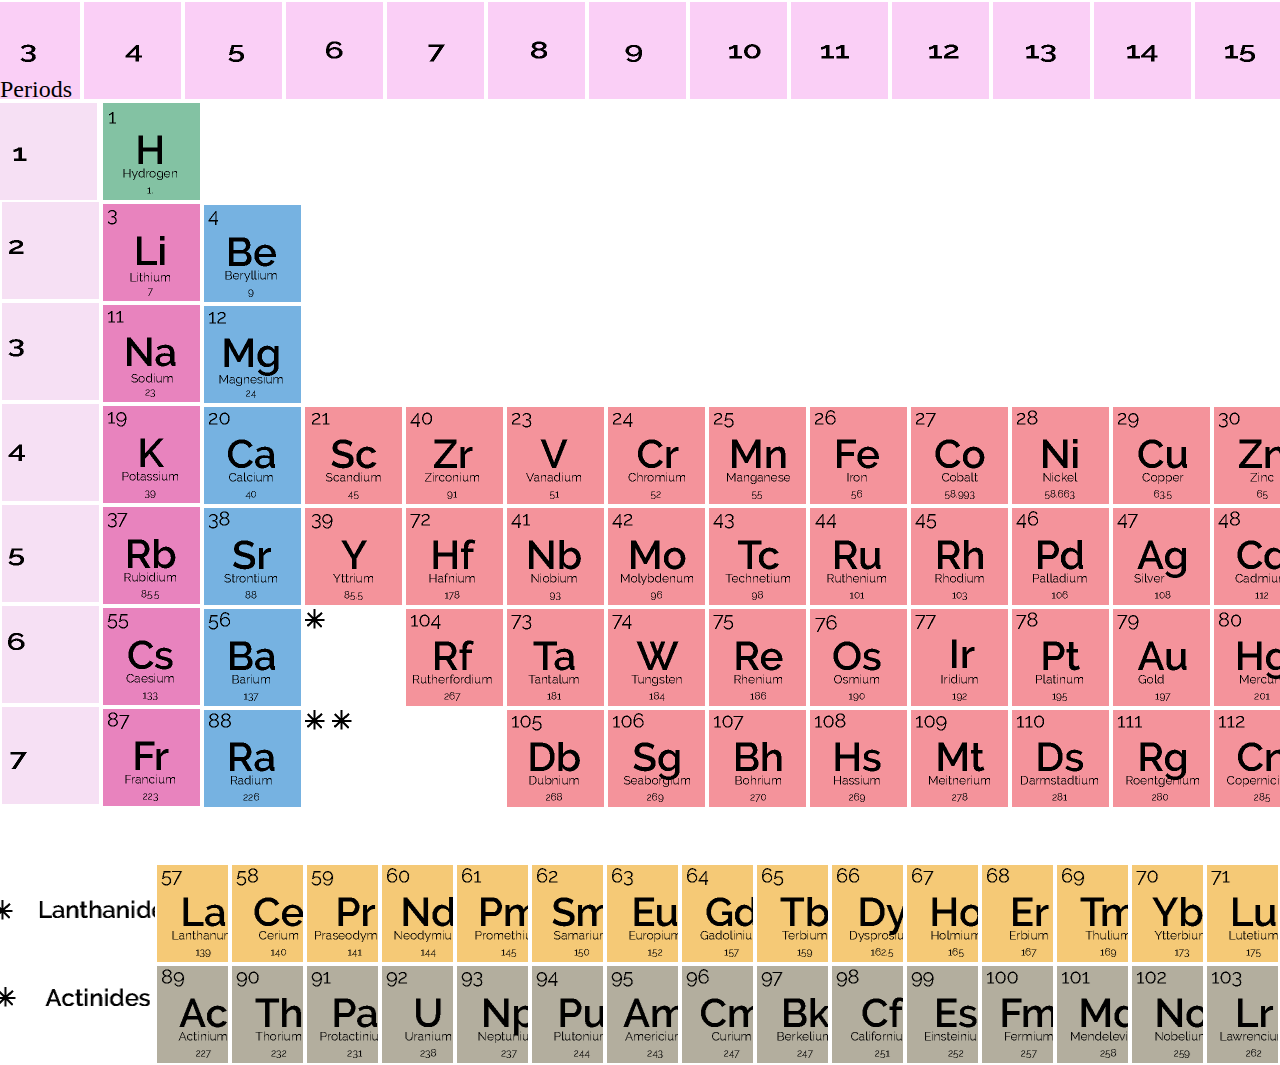
==== commit e52f6ed8: "Added lanthanides and actinides" ====
--- a/Structure/index.html
+++ b/Structure/index.html
@@ -12,185 +12,282 @@
 </head>
 
 <body>
-    Groups
+
     <div class="groups-heading x-flex center">
-        <div class="groups-heading-item m1 image58"></div>
-        <div class="groups-heading-item m1 image21"></div>
-        <div class="groups-heading-item m1 image20"></div>
-        <div class="groups-heading-item m1 image19"></div>
-        <div class="groups-heading-item m1 image18"></div>
-        <div class="groups-heading-item m1 image17"></div>
-        <div class="groups-heading-item m1 image16"></div>
-        <div class="groups-heading-item m1 image15"></div>
-        <div class="groups-heading-item m1 image14"></div>
-        <div class="groups-heading-item m1 image13"></div>
-        <div class="groups-heading-item m1 image12"></div>
-        <div class="groups-heading-item m1 image11"></div>
-        <div class="groups-heading-item m1 image10"></div>
-        <div class="groups-heading-item m1 image9"></div>
-        <div class="groups-heading-item m1 image8"></div>
-        <div class="groups-heading-item m1 image7"></div>
-        <div class="groups-heading-item m1 image6"></div>
-        <div class="groups-heading-item m1 image5"></div>
+        <div class="group-title NormalCharacterStyle7">
+            Groups
+        </div>
+        <div class="groups-heading-item m-1 st1">
+            <div class="image58"></div>
+        </div>
+        <div class="groups-heading-item m-1 st1">
+            <div class="image21"></div>
+        </div>
+        <div class="groups-heading-item m-1 st1">
+            <div class="image20"></div>
+        </div>
+        <div class="groups-heading-item m-1 st1">
+            <div class="image19"></div>
+        </div>
+        <div class="groups-heading-item m-1 st1">
+            <div class="image18"></div>
+        </div>
+        <div class="groups-heading-item m-1 st1">
+            <div class="image17"></div>
+        </div>
+        <div class="groups-heading-item m-1 st1">
+            <div class="image16"></div>
+        </div>
+        <div class="groups-heading-item m-1 st1">
+            <div class="image15"></div>
+        </div>
+        <div class="groups-heading-item m-1 st1">
+            <div class="image14"></div>
+        </div>
+        <div class="groups-heading-item m-1 st1">
+            <div class="image13"></div>
+        </div>
+        <div class="groups-heading-item m-1 st1">
+            <div class="image12"></div>
+        </div>
+        <div class="groups-heading-item m-1 st1">
+            <div class="image11"></div>
+        </div>
+        <div class="groups-heading-item m-1 st1">
+            <div class="image10"></div>
+        </div>
+        <div class="groups-heading-item m-1 st1">
+            <div class="image9"></div>
+        </div>
+        <div class="groups-heading-item m-1 st1">
+            <div class="image8"></div>
+        </div>
+        <div class="groups-heading-item m-1 st1">
+            <div class="image7"></div>
+        </div>
+        <div class="groups-heading-item m-1 st1">
+            <div class="image6"></div>
+        </div>
+        <div class="groups-heading-item m-1 st1">
+            <div class="image5"></div>
+        </div>
     </div>
-    Periods
+
+
 
     <div class="periodic-table-main x-flex">
+
         <div class="periods-heading y-flex">
-            <div class="periods-heading-item image59"></div>
-            <div class="periods-heading-item image57"></div>
-            <div class="periods-heading-item image56"></div>
-            <div class="periods-heading-item image55"></div>
-            <div class="periods-heading-item image54"></div>
-            <div class="periods-heading-item image53"></div>
-            <div class="periods-heading-item image52"></div>
+            <div class="periods-title NormalCharacterStyle7">
+                Periods
+            </div>
+            <div class="periods-heading-item myColor">
+                <div class="image59"></div>
+            </div>
+            <div class="periods-heading-item myColor m-1">
+                <div class="image57"></div>
+            </div>
+            <div class="periods-heading-item myColor m-1">
+                <div class="image56"></div>
+            </div>
+            <div class="periods-heading-item myColor m-1">
+                <div class="image55"></div>
+            </div>
+            <div class="periods-heading-item myColor m-1">
+                <div class="image54"></div>
+            </div>
+            <div class="periods-heading-item myColor m-1">
+                <div class="image53"></div>
+            </div>
+            <div class="periods-heading-item myColor m-1">
+                <div class="image52"></div>
+            </div>
         </div>
 
         <div class="group1 y-flex">
-            <div class="group1-item m1 image146"></div>
-            <div class="group1-item m1 image145"></div>
-            <div class="group1-item m1 image144"></div>
-            <div class="group1-item m1 image143"></div>
-            <div class="group1-item m1 image142"></div>
-            <div class="group1-item m1 image141"></div>
-            <div class="group1-item m1 image140"></div>
+            <div class="group1-item m-1 image146"></div>
+            <div class="group1-item m-1 image145"></div>
+            <div class="group1-item m-1 image144"></div>
+            <div class="group1-item m-1 image143"></div>
+            <div class="group1-item m-1 image142"></div>
+            <div class="group1-item m-1 image141"></div>
+            <div class="group1-item m-1 image140"></div>
         </div>
 
         <div class="group2 y-flex">
-            <div class="group2-item m1 image139"></div>
-            <div class="group2-item m1 image138"></div>
-            <div class="group2-item m1 image137"></div>
-            <div class="group2-item m1 image136"></div>
-            <div class="group2-item m1 image135"></div>
-            <div class="group2-item m1 image134"></div>
+            <div class="group2-item m-1 image139"></div>
+            <div class="group2-item m-1 image138"></div>
+            <div class="group2-item m-1 image137"></div>
+            <div class="group2-item m-1 image136"></div>
+            <div class="group2-item m-1 image135"></div>
+            <div class="group2-item m-1 image134"></div>
         </div>
 
         <div class="group3 y-flex">
-            <div class="group3-item m1 image133"></div>
-            <div class="group3-item m1 image132"></div>
-            <div class="group3-item m1 image4"></div>
-            <div class="group3-item m1 image2"></div>
+            <div class="group3-item m-1 image133"></div>
+            <div class="group3-item m-1 image132"></div>
+            <div class="group3-item m-1 image4"></div>
+            <div class="group3-item m-1 image2"></div>
         </div>
 
         <div class="group4 y-flex">
-            <div class="group4-item m1 image131"></div>
-            <div class="group4-item m1 image130"></div>
-            <div class="group4-item m1 image129"></div>
+            <div class="group4-item m-1 image131"></div>
+            <div class="group4-item m-1 image130"></div>
+            <div class="group4-item m-1 image129"></div>
         </div>
 
         <div class="group5 y-flex">
-            <div class="group5-item m1 image128"></div>
-            <div class="group5-item m1 image127"></div>
-            <div class="group5-item m1 image126"></div>
-            <div class="group5-item m1 image125"></div>
+            <div class="group5-item m-1 image128"></div>
+            <div class="group5-item m-1 image127"></div>
+            <div class="group5-item m-1 image126"></div>
+            <div class="group5-item m-1 image125"></div>
         </div>
 
         <div class="group6 y-flex">
-            <div class="group6-item m1 image124"></div>
-            <div class="group6-item m1 image123"></div>
-            <div class="group6-item m1 image122"></div>
-            <div class="group6-item m1 image121"></div>
+            <div class="group6-item m-1 image124"></div>
+            <div class="group6-item m-1 image123"></div>
+            <div class="group6-item m-1 image122"></div>
+            <div class="group6-item m-1 image121"></div>
         </div>
 
         <div class="group7 y-flex">
-            <div class="group7-item m1 image120"></div>
-            <div class="group7-item m1 image119"></div>
-            <div class="group7-item m1 image118"></div>
-            <div class="group7-item m1 image117"></div>
+            <div class="group7-item m-1 image120"></div>
+            <div class="group7-item m-1 image119"></div>
+            <div class="group7-item m-1 image118"></div>
+            <div class="group7-item m-1 image117"></div>
         </div>
 
         <div class="group8 y-flex">
-            <div class="group8-item m1 image116"></div>
-            <div class="group8-item m1 image115"></div>
-            <div class="group8-item m1 image114"></div>
-            <div class="group8-item m1 image113"></div>
+            <div class="group8-item m-1 image116"></div>
+            <div class="group8-item m-1 image115"></div>
+            <div class="group8-item m-1 image114"></div>
+            <div class="group8-item m-1 image113"></div>
         </div>
 
         <div class="group9 y-flex">
-            <div class="group9-item m1 image112"></div>
-            <div class="group9-item m1 image111"></div>
-            <div class="group9-item m1 image110"></div>
-            <div class="group9-item m1 image109"></div>
-        </div>
-
-        <div class="group10 y-flex"> 
-            <div class="group10-item m1 image108"></div>
-            <div class="group10-item m1 image107"></div>
-            <div class="group10-item m1 image106"></div>
-            <div class="group10-item m1 image105"></div>
+            <div class="group9-item m-1 image112"></div>
+            <div class="group9-item m-1 image111"></div>
+            <div class="group9-item m-1 image110"></div>
+            <div class="group9-item m-1 image109"></div>
+        </div>
+
+        <div class="group10 y-flex">
+            <div class="group10-item m-1 image108"></div>
+            <div class="group10-item m-1 image107"></div>
+            <div class="group10-item m-1 image106"></div>
+            <div class="group10-item m-1 image105"></div>
         </div>
 
         <div class="group11 y-flex">
-            <div class="group11-item m1 image104"></div>
-            <div class="group11-item m1 image103"></div>
-            <div class="group11-item m1 image102"></div>
-            <div class="group11-item m1 image101"></div>
+            <div class="group11-item m-1 image104"></div>
+            <div class="group11-item m-1 image103"></div>
+            <div class="group11-item m-1 image102"></div>
+            <div class="group11-item m-1 image101"></div>
         </div>
 
         <div class="group12 y-flex">
-            <div class="group12-item m1 image100"></div>
-            <div class="group12-item m1 image99"></div>
-            <div class="group12-item m1 image98"></div>
-            <div class="group12-item m1 image97"></div>
+            <div class="group12-item m-1 image100"></div>
+            <div class="group12-item m-1 image99"></div>
+            <div class="group12-item m-1 image98"></div>
+            <div class="group12-item m-1 image97"></div>
         </div>
 
         <div class="group13 y-flex">
-            <div class="group13-item m1 image96"></div>
-            <div class="group13-item m1 image95"></div>
-            <div class="group13-item m1 image94"></div>
-            <div class="group13-item m1 image93"></div>
-            <div class="group13-item m1 image92"></div>
+            <div class="group13-item m-1 image96"></div>
+            <div class="group13-item m-1 image95"></div>
+            <div class="group13-item m-1 image94"></div>
+            <div class="group13-item m-1 image93"></div>
+            <div class="group13-item m-1 image92"></div>
         </div>
 
         <div class="group14 y-flex">
-            <div class="group14-item m1 image91"></div>
-            <div class="group14-item m1 image90"></div>
-            <div class="group14-item m1 image89"></div>
-            <div class="group14-item m1 image88"></div>
-            <div class="group14-item m1 image87"></div>
-            <div class="group14-item m1 image86"></div>
+            <div class="group14-item m-1 image91"></div>
+            <div class="group14-item m-1 image90"></div>
+            <div class="group14-item m-1 image89"></div>
+            <div class="group14-item m-1 image88"></div>
+            <div class="group14-item m-1 image87"></div>
+            <div class="group14-item m-1 image86"></div>
         </div>
 
         <div class="group15">
-            <div class="group15-item m1 image85"></div>
-            <div class="group15-item m1 image84"></div>
-            <div class="group15-item m1 image83"></div>
-            <div class="group15-item m1 image82"></div>
-            <div class="group15-item m1 image81"></div>
-            <div class="group15-item m1 image80"></div>
+            <div class="group15-item m-2 image85"></div>
+            <div class="group15-item m-2 image84"></div>
+            <div class="group15-item m-2 image83"></div>
+            <div class="group15-item m-2 image82"></div>
+            <div class="group15-item m-2 image81"></div>
+            <div class="group15-item m-2 image80"></div>
         </div>
 
         <div class="group16 y-flex">
-            <div class="group16-item m1 image79"></div>
-            <div class="group16-item m1 image78"></div>
-            <div class="group16-item m1 image77"></div>
-            <div class="group16-item m1 image76"></div>
-            <div class="group16-item m1 image75"></div>
-            <div class="group16-item m1 image74"></div>
+            <div class="group16-item m-1 image79"></div>
+            <div class="group16-item m-1 image78"></div>
+            <div class="group16-item m-1 image77"></div>
+            <div class="group16-item m-1 image76"></div>
+            <div class="group16-item m-1 image75"></div>
+            <div class="group16-item m-1 image74"></div>
         </div>
 
         <div class="group17 y-flex">
-            <div class="group17-item m1 image73"></div>
-            <div class="group17-item m1 image72"></div>
-            <div class="group17-item m1 image71"></div>
-            <div class="group17-item m1 image70"></div>
-            <div class="group17-item m1 image69"></div>
-            <div class="group17-item m1 image68"></div>
+            <div class="group17-item m-1 image73"></div>
+            <div class="group17-item m-1 image72"></div>
+            <div class="group17-item m-1 image71"></div>
+            <div class="group17-item m-1 image70"></div>
+            <div class="group17-item m-1 image69"></div>
+            <div class="group17-item m-1 image68"></div>
         </div>
 
         <div class="group18 y-flex center">
-            <div class="group18-item m1 image"></div>
-            <div class="group18-item m1 image67"></div>
-            <div class="group18-item m1 image66"></div>
-            <div class="group18-item m1 image65"></div>
-            <div class="group18-item m1 image64"></div>
-            <div class="group18-item m1 image63"></div>
-            <div class="group18-item m1 image62"></div>
-        </div>
-      
+            <div class="group18-item m-1 image"></div>
+            <div class="group18-item m-1 image67"></div>
+            <div class="group18-item m-1 image66"></div>
+            <div class="group18-item m-1 image65"></div>
+            <div class="group18-item m-1 image64"></div>
+            <div class="group18-item m-1 image63"></div>
+            <div class="group18-item m-1 image62"></div>
+        </div>
 
     </div>
 
+    <div class="lower-periodic-table exceptions">
+        <div class="lanthanides x-flex center">
+            <div class="lanthanides-heading image3"></div>
+            <div class="period6-item m-1 image51"></div>
+            <div class="period6-item m-1 image49"></div>
+            <div class="period6-item m-1 image47"></div>
+            <div class="period6-item m-1 image45"></div>
+            <div class="period6-item m-1 image43"></div>
+            <div class="period6-item m-1 image41"></div>
+            <div class="period6-item m-1 image39"></div>
+            <div class="period6-item m-1 image37"></div>
+            <div class="period6-item m-1 image35"></div>
+            <div class="period6-item m-1 image33"></div>
+            <div class="period6-item m-1 image31"></div>
+            <div class="period6-item m-1 image29"></div>
+            <div class="period6-item m-1 image27"></div>
+            <div class="period6-item m-1 image25"></div>
+            <div class="period6-item m-1 image23"></div>
+        </div>
+
+        <div class="actinides x-flex center">
+            <div class="actinides-heading image1"></div>
+            <div class="period7-item m-1 image50"></div>
+            <div class="period7-item m-1 image48"></div>
+            <div class="period7-item m-1 image46"></div>
+            <div class="period7-item m-1 image44"></div>
+            <div class="period7-item m-1 image42"></div>
+            <div class="period7-item m-1 image40"></div>
+            <div class="period7-item m-1 image38"></div>
+            <div class="period7-item m-1 image36"></div>
+            <div class="period7-item m-1 image34"></div>
+            <div class="period7-item m-1 image32"></div>
+            <div class="period7-item m-1 image30"></div>
+            <div class="period7-item m-1 image28"></div>
+            <div class="period7-item m-1 image26"></div>
+            <div class="period7-item m-1 image24"></div>
+            <div class="period7-item m-1 image22"></div>
+        </div>
+    </div>
+
 </body>
 
 </html>--- a/Styling/PeriodicTable.css
+++ b/Styling/PeriodicTable.css
@@ -1129,11 +1129,18 @@
 }
 .st1
 {
-	background : #F4939B;
-	background : rgba(244, 147, 155, 1);
-	width : 97px;
-	height : 97px;
-}
+	background : rgb(250, 207, 246);
+	width : 97px;
+	height : 97px;
+}
+
+.myColor
+{
+	background : rgb(246, 224, 244);
+	width : 97px;
+	height : 97px;
+}
+
 .st2
 {
 	background : #F4939B;
--- a/Styling/style.css
+++ b/Styling/style.css
@@ -3,66 +3,83 @@
     padding: 0;
 }
 
+/* .group-title {
+    
+} */
+
+.groups-heading {
+    margin-left: 25px;
+}
+
 .group2 {
-    margin-top: 97px;
+    margin-top: 102px;
 }
 
 .group3 {
-    margin-top: 291px
+    margin-top: 304px
 }
 
 .group4 {
-    margin-top: 291px
+    margin-top: 304px
 }
 
 .group5 {
-    margin-top: 291px
+    margin-top: 304px
 }
 
 .group6 {
-    margin-top: 291px
+    margin-top: 304px
 }
 
 .group7 {
-    margin-top: 291px
+    margin-top: 304px
 }
 
 .group8 {
-    margin-top: 291px
+    margin-top: 304px
 }
 
 .group9 {
-    margin-top: 291px
+    margin-top: 304px
 }
 
 .group10 {
-    margin-top: 291px
+    margin-top: 304px
 }
 
 .group11 {
-    margin-top: 291px
+    margin-top: 304px
 }
 
 .group12 {
-    margin-top: 291px
+    margin-top: 304px
 }
 
 .group13 {
-    margin-top: 97px
+    margin-top: 102px
 }
 
 .group14 {
-    margin-top: 97px
+    margin-top: 102px
 }
 
 .group15 {
-    margin-top: 97px
+    margin-top: 102px
 }
 
 .group16 {
-    margin-top: 97px
+    margin-top: 102px
 }
 
 .group17 {
-    margin-top: 97px
+    margin-top: 102px
+}
+
+.periods-heading {
+    margin-top: -25px;
+}
+
+.lower-periodic-table {
+    margin-top: 50px;
+    margin-left: -40px;
 }--- a/Styling/utility.css
+++ b/Styling/utility.css
@@ -13,10 +13,10 @@
     align-items: center;
 }
 
-.m1 {
+.m-1 {
     margin: 2px;
 }
 
-.m2 {
+.m-2 {
     margin: 4px;
 }